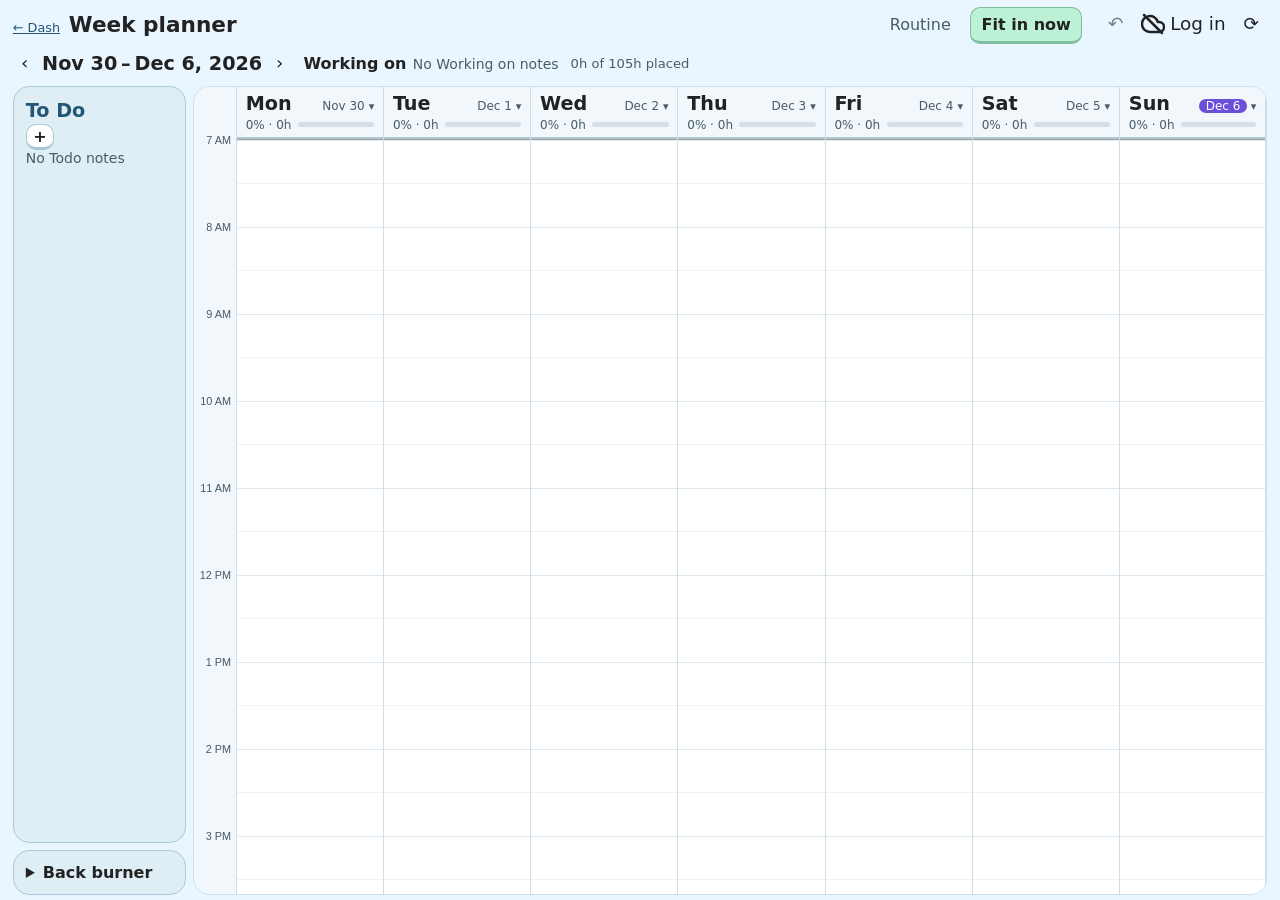
==== plan.html @ 7110fe1d "Add a Missed drag zone that carries a block to tomorrow's To do" ====
<!doctype html>
<html lang="en">
<head>
  <meta charset="utf-8">
  <meta name="viewport" content="width=device-width, initial-scale=1">
  <meta name="theme-color" content="#eaf6ff">
  <title>Week planner · Dash</title>
  <link rel="icon" href="icons/icon-192.png">
  <link rel="stylesheet" href="plan.css">
</head>
<body>
  <main id="planner">
    <header class="masthead">
      <div class="planner-title">
        <a class="dash-link" href="./">← Dash</a>
        <h1>Week planner</h1>
      </div>
      <div class="actions">
        <button id="week-routine" class="quiet" type="button" title="Pick a template for each day this week">Routine</button>
        <button id="day-review" type="button" hidden>Review today</button>
        <button id="plan-now" class="primary" type="button">Fit in now</button>
        <span class="system-actions">
          <button id="plan-undo-btn" class="icon" type="button" aria-label="Undo" title="Undo" disabled>↶</button>
          <button id="sync-status" class="icon" type="button"></button>
          <button id="login-btn" type="button" hidden>Log in</button>
          <button id="hard-refresh" class="icon" type="button" aria-label="Hard refresh" title="Hard refresh">⟳</button>
        </span>
      </div>
    <div id="drag-zones" aria-hidden="true" hidden><div id="drag-todo"><svg viewBox="0 0 24 24" width="26" height="26" fill="none" stroke="currentColor" stroke-width="2.2" stroke-linecap="round" stroke-linejoin="round"><path d="M9 14 4 9l5-5M4 9h11a5 5 0 0 1 0 10h-3"/></svg><span>To do</span></div><div id="drag-missed"><svg viewBox="0 0 24 24" width="26" height="26" fill="none" stroke="currentColor" stroke-width="2.2" stroke-linecap="round" stroke-linejoin="round"><path d="M5 12h14M13 6l6 6-6 6"/></svg><span>Missed</span></div><div id="drag-trash"><svg viewBox="0 0 24 24" width="26" height="26" fill="none" stroke="currentColor" stroke-width="2.2" stroke-linecap="round" stroke-linejoin="round"><path d="M3 6h18M8 6V4h8v2M6 6l1 14h10l1-14M10 10v6M14 10v6"/></svg><span>Delete</span></div></div>
    </header>
    <div class="week-overview">
      <div class="week-nav">
        <button id="week-prev" class="icon" type="button" aria-label="Previous week">‹</button>
        <h2 id="week-range"></h2>
        <button id="week-next" class="icon" type="button" aria-label="Next week">›</button>
        <button id="week-today" class="quiet" type="button" hidden>This week</button>
      </div>
      <p class="muted" id="plan-status" role="status"></p>
      <section id="goals" aria-label="Working on"></section>
      <p class="muted" id="week-stats"><span id="week-load"></span></p>
      <section id="drop-choices" aria-label="Rescheduling options" aria-live="polite" hidden></section>
    </div>
    <nav id="day-tabs" aria-label="Day"></nav>
    <div class="board">
      <aside id="tray" class="tray"></aside>
      <div class="board-scroll">
        <section id="week" aria-labelledby="week-range"></section>
      </div>
    </div>
  </main>
  <section id="login" class="panel" aria-labelledby="login-title" hidden>
    <button id="login-back" type="button">← Planner</button>
    <h1 id="login-title">Log in</h1>
    <p>Use the same email as Dash to sync your notes.</p>
    <form id="email-form">
      <label>Email <input id="email" type="email" autocomplete="email" required></label>
      <button class="primary">Send code</button>
    </form>
    <form id="code-form" hidden>
      <p id="code-sent"></p>
      <label>Code <input id="code" inputmode="numeric" autocomplete="one-time-code" required></label>
      <button class="primary">Log in</button>
    </form>
    <p id="login-msg" role="status"></p>
  </section>
  <dialog id="block-editor" aria-labelledby="block-editor-title">
    <form id="block-form">
      <div class="editor-head">
        <h2 id="block-editor-title">Add item</h2>
        <button id="block-done" class="icon" type="button" aria-label="Done" title="Done"><svg viewBox="0 0 24 24" width="22" height="22" fill="none" stroke="currentColor" stroke-width="2.5" stroke-linecap="round" stroke-linejoin="round" aria-hidden="true"><path d="M4 12l5 5L20 6"/></svg></button>
        <button id="block-delete" class="icon" type="button" aria-label="Delete" title="Delete"><svg viewBox="0 0 24 24" width="22" height="22" fill="none" stroke="currentColor" stroke-width="2.5" stroke-linecap="round" stroke-linejoin="round" aria-hidden="true"><path d="M3 6h18M8 6V4h8v2M6 6l1 14h10l1-14M10 10v6M14 10v6"/></svg></button>
        <label id="block-pin" class="icon pin-toggle" title="Pin at this time"><input name="pin" type="checkbox" aria-label="Pin"><span aria-hidden="true">📌</span></label>
      </div>
      <label>Item<textarea name="text" rows="1" required autofocus placeholder="e.g. Gym, or Lab 3 intro written"></textarea></label>
      <p id="block-hint" class="muted" role="status" hidden></p>
      <p id="block-where" class="muted"></p>
      <div id="block-main-row" class="field-row">
        <label id="block-length">Length <input name="size" type="number" min="5" max="720" required data-scrub></label>
        <label>Goal <select name="goal"></select></label>
      </div>
      <div id="block-when" class="field-row">
        <label>Day <select id="block-day" name="day"></select></label>
        <label id="block-start">Starts <input name="time" type="time"></label>
      </div>
      <div id="block-quick" class="quick-row" aria-label="Reschedule">
        <button type="button" class="quiet" data-quick="later15">+15m</button>
        <button type="button" class="quiet" data-quick="later">Later today</button>
        <button type="button" class="quiet" data-quick="tomorrow">Tomorrow</button>
        <button type="button" class="quiet" data-quick="tray">To do</button>
      </div>
      <details id="block-more">
        <summary>More</summary>
        <div class="more-fields">
          <label>Next <input name="next" placeholder="First step for the next block"></label>
          <div class="field-row">
            <div>
              <div class="kind-heading">
                <label for="block-kind">Kind</label>
                <button type="button" id="kind-info" aria-label="Which kinds skip breaks?" aria-expanded="false" aria-controls="kind-help">&#9432;</button>
              </div>
              <select id="block-kind" name="kind"></select>
            </div>
          </div>
          <p id="kind-help" class="muted" hidden></p>
          <div id="block-mark-row" class="quick-row" aria-label="Mark">
            <button id="block-skip" type="button" class="quiet">Skipped</button>
            <button id="block-over" type="button" class="quiet">Ran over…</button>
          </div>
          <label id="block-copy-row">Copy to <select id="block-copy"></select></label>
        </div>
      </details>
      <p id="block-error" class="warning" role="alert" hidden></p>
      <button id="block-openings" type="button" hidden>See other openings</button>
      <div class="actions">
        <button type="submit" class="primary">Apply</button>
        <button id="block-cancel" type="button">Cancel</button>
        <button id="block-buffer" type="button" class="quiet" title="Add this time as a Buffer">Buffer</button>
      </div>
    </form>
  </dialog>
  <dialog id="routine-editor" aria-labelledby="routine-title">
    <form id="routine-form">
      <h2 id="routine-title">Week routine</h2>
      <div class="routine-grid">
        <div id="routine-days" class="routine-days"></div>
        <div id="routine-choices" class="choices"></div>
      </div>
      <p class="muted">Templates that need an event time (exam, game) aren't listed here. Set those with Template… in the day's menu.</p>
      <p id="routine-error" class="warning" role="alert" hidden></p>
      <div class="actions">
        <button class="primary">Apply routine</button>
        <button id="routine-cancel" type="button">Cancel</button>
      </div>
    </form>
  </dialog>
  <dialog id="template-editor" aria-labelledby="template-title">
    <form id="template-form">
      <h2 id="template-title">Day template</h2>
      <div id="template-choices" class="choices"></div>
      <div class="actions">
        <button id="template-edit" type="button">Edit template</button>
        <button id="template-new" type="button">New template</button>
      </div>
      <div id="event-fields" hidden>
        <label>Event name <input name="event"></label>
        <div class="field-row">
          <label>Starts <input name="start" type="time"></label>
          <label>Length <input name="duration" type="number" min="5" max="720" data-scrub></label>
        </div>
      </div>
      <p id="template-error" class="warning" role="alert" hidden></p>
      <div class="actions">
        <button class="primary">Apply template</button>
        <button id="template-cancel" type="button">Cancel</button>
      </div>
    </form>
  </dialog>
  <dialog id="template-def" aria-labelledby="template-def-title">
    <form id="template-def-form">
      <h2 id="template-def-title">Edit template</h2>
      <label>Name <input name="name" required maxlength="40"></label>
      <label>What it does <input name="hint" maxlength="140" placeholder="Optional"></label>
      <div class="field-row">
        <label>Wake <input name="wake" type="time" required></label>
        <label class="check"><input name="event" type="checkbox"> Asks for an event</label>
      </div>
      <div class="template-layout">
        <div class="panel template-day-scroll">
          <div id="template-day" class="timeline"></div>
        </div>
        <div class="template-side">
          <p id="template-block-hint" class="muted">Click or drag on the day to add a block. Drag a block to move it; tap it to edit.</p>
          <div id="template-block" class="template-block" hidden>
            <label>Title <input data-f="text" maxlength="80" placeholder="e.g. Gym"></label>
            <label>Starts <input data-f="time" type="time"></label>
            <label>Length <input data-f="mins" type="number" min="5" max="960" data-scrub></label>
            <label>Kind <select data-f="kind"></select></label>
            <label class="check"><input data-f="pin" type="checkbox"> Pinned event</label>
            <button id="template-block-delete" type="button">Remove block</button>
          </div>
        </div>
      </div>
      <p id="template-def-error" class="warning" role="alert" hidden></p>
      <div class="actions">
        <button type="submit" class="primary">Save template</button>
        <button id="template-def-cancel" type="button">Cancel</button>
        <button id="template-def-delete" type="button">Delete</button>
      </div>
    </form>
  </dialog>
  <dialog id="goal-editor" aria-labelledby="goal-title">
    <form id="goal-form">
      <h2 id="goal-title">Goal budget</h2>
      <label>Weekly hours <input name="hours" type="number" min="0" max="168" step="0.25" placeholder="No budget"></label>
      <label>Colour <select name="colour"></select></label>
      <div class="actions">
        <button class="primary">Apply</button>
        <button id="goal-cancel" type="button">Cancel</button>
      </div>
    </form>
  </dialog>
  <dialog id="restack-editor" aria-labelledby="restack-title">
    <form id="restack-form">
      <h2 id="restack-title"></h2>
      <p id="restack-text" class="muted"></p>
      <label>Time <input name="time" type="time" required autofocus></label>
      <label id="restack-reason">Reason <input name="reason" placeholder="Optional"></label>
      <p id="restack-error" class="warning" role="alert" hidden></p>
      <div class="actions">
        <button type="submit" class="primary">Restack day</button>
        <button id="restack-cancel" type="button">Cancel</button>
      </div>
    </form>
  </dialog>
  <dialog id="now-editor" aria-labelledby="now-title">
    <form id="now-form">
      <h2 id="now-title">Fit in now</h2>
      <label id="now-source">Todo <select name="todo"></select></label>
      <label>Block title <input name="title" required autofocus></label>
      <label>Length <input type="number" name="duration" min="1" max="180" required data-scrub></label>
      <p id="now-error" class="warning" role="alert" hidden></p>
      <div class="actions">
        <button class="primary">Fit into today</button>
        <button id="now-cancel" type="button">Cancel</button>
      </div>
    </form>
  </dialog>
  <dialog id="review-editor" aria-labelledby="review-title">
    <form id="review-form">
      <h2 id="review-title"></h2>
      <p id="review-empty" class="muted" hidden>No timed blocks today.</p>
      <div id="review-list"></div>
      <div class="actions">
        <button class="primary">Apply NEXT</button>
        <button id="review-cancel" type="button">Close</button>
      </div>
    </form>
  </dialog>
  <script src="data.js"></script>
  <script src="gestures.js"></script>
  <script src="sync.js"></script>
  <script src="login.js"></script>
  <script src="plan-engine.js"></script>
  <script src="schedule.js"></script>
  <script src="plan.js"></script>
</body>
</html>
---- plan.css ----
:root {
  color: #222;
  background: #eaf6ff;
  font-family: system-ui, sans-serif;
  --ink: #222;
  --muted: #485c68;
  --line: #cadfe9;
  --radius: 16px;
  --past-opacity: .55;
}

* { box-sizing: border-box; }
[hidden] { display: none !important; }
body { margin: 0; }
h1, h2, h3, p { margin: 0; }
h1 { font-size: clamp(2rem, 4vw, 3rem); line-height: 1; }
h2 { font-size: 1.2rem; }
h3 { font-size: 1rem; }
a { color: #245776; }
button, input, select, textarea { font: inherit; color: inherit; }
button {
  border: 1px solid #a8c6d5;
  border-bottom-width: 3px;
  border-radius: 10px;
  background: #fff;
  padding: .45rem .65rem;
  cursor: pointer;
}
button:hover { background: #f4faff; }
button:disabled { opacity: .55; cursor: default; }
:focus-visible { outline: 3px solid #206599; outline-offset: 2px; }
.primary { background: #bcf1d5; border-color: #81bd9f; font-weight: bold; }
.primary:hover { background: #a6e8c5; }
.quiet { border-color: transparent; background: transparent; color: var(--muted); }
.quiet:hover { background: #d8ebf5; }
.icon { border-color: transparent; background: transparent; padding: .3rem .45rem; font-size: 1.15rem; line-height: 1; }
.icon:hover:not(:disabled) { background: #d8ebf5; }
.system-actions { display: flex; align-items: center; gap: .1rem; margin-inline-start: .6rem; }
.week-nav { display: flex; align-items: center; gap: .15rem; }
.week-nav h2 { margin-inline: .2rem; }
#planner {
  display: grid; grid-template-rows: auto auto auto minmax(0, 1fr);
  height: 100dvh; padding: .4rem clamp(.4rem, 1vw, 1rem) max(.3rem, env(safe-area-inset-bottom));
}
.masthead, .actions { display: flex; align-items: center; gap: .5rem; flex-wrap: wrap; }
#block-buffer { margin-inline-start: auto; color: #777; font-weight: 600; text-decoration: underline dotted; text-underline-offset: 3px; }
#block-buffer:hover { color: #333; }
.masthead { justify-content: space-between; margin-bottom: .25rem; gap: .2rem .6rem; }
.planner-title { display: flex; align-items: baseline; gap: .55rem; }
.planner-title h1 { font-size: clamp(1rem, 2vw, 1.35rem); }
.dash-link { font-size: .8rem; }
#sync-status { display: inline-flex; align-items: center; gap: .3rem; }
#sync-status svg { width: 24px; height: 24px; }
.panel { background: #fff; border: 1px solid var(--line); border-radius: var(--radius); }
#login { max-width: 30rem; margin: 2rem auto; padding: 1.25rem; }
#login > *, #login form > * { margin-bottom: .75rem; }

.muted { color: var(--muted); font-size: .875rem; }
.week-overview { display: flex; align-items: center; gap: .2rem .75rem; flex-wrap: wrap; margin-bottom: .35rem; }
#plan-status:empty { display: none; }
#goals { display: flex; align-items: center; gap: .4rem; flex-wrap: wrap; }
.goal-chip {
  font-size: .875rem;
  display: grid; grid-template-columns: auto auto; align-items: baseline;
  gap: .14rem .4rem; border-radius: 10px; padding: .25rem .55rem; border-color: #172e432b;
}
.goals-toggle, #day-tabs { display: none; }
.goal-hours { font-size: .82rem; color: var(--muted); }
#week-stats { font-size: .82rem; }
#week-stats span:not(:empty) + span:not(:empty)::before { content: ' · '; }
.goal-chip .meter { grid-column: 1 / -1; }
.goal-chip.over-budget { border-bottom-color: #ab5545; }
/* The tray sits beside the scrolling days, not inside them, so it never moves while they scroll. */
.board {
  grid-row: 4; min-height: 0; display: grid; gap: .45rem;
  grid-template-columns: minmax(150px, 1.13fr) minmax(0, 7fr);
  --minute-height: 1.45px;
  --now: #6a4fd8;
}
.board-scroll { min-height: 0; overflow: auto; border: 1px solid var(--line); border-radius: var(--radius); background: #f1f7fb; }
#week {
  position: relative; display: grid;
  grid-template-columns: 2.6rem repeat(7, minmax(125px, 1fr));
  grid-template-rows: auto auto auto auto;
  gap: 0;
}
.tray { min-width: 0; min-height: 0; display: flex; flex-direction: column; gap: .45rem; }
.tray-box { padding: .75rem; background: #dfeef4; border-color: #accad9; min-height: 0; overflow-y: auto; }
.someday { flex: 0 1 auto; max-height: 50%; }
.tray-box[data-tray] { flex: 1; cursor: pointer; }
.tray h3 { font-size: 1.2rem; color: #245776; }
.someday summary { font-weight: bold; cursor: pointer; }
.tray-tile { margin-top: .35rem; }
/* Doubled class so it beats the plain .tile display: block further down. */
.tile.tray-tile { display: flex; flex-wrap: wrap; align-items: baseline; gap: 0 .3rem; }
/* Zero basis so a long title wraps beside the tick instead of dropping below it. */
/* Taller lines so the two-line clamp doesn't clip descenders like g and y. */
.tray-tile .tile-title { flex: 1 1 0; min-width: 0; line-height: 1.25; }
.tray-tile .split-prompt { flex-basis: 100%; }
.tile-check {
  flex: none; display: inline-grid; place-items: center; width: .85rem; height: .85rem;
  border: 1.5px solid #172e4359; border-radius: 50%; font-size: .55rem; color: transparent;
  cursor: pointer; align-self: center; position: relative;
}
/* An invisible pad around the circle so it's easy to hit without drawing it bigger. */
.tile-check::before { content: ''; position: absolute; inset: -.45rem; }
.tile-check:hover { color: var(--ink); background: #ffffff99; }
@media (pointer: coarse) { .tile-check { width: 1rem; height: 1rem; } .tile-check::before { inset: -.7rem; } }
.day {
  grid-row: span 4; display: grid; grid-template-rows: subgrid; gap: 0; min-width: 0;
  background: white; border: 1px solid var(--line); border-inline-end: 0;
}
.day:last-child { border-inline-end: 1px solid var(--line); }
.day-head {
  position: sticky; top: 0; z-index: 2; background: #f1f7fb;
  padding: .35rem .55rem; border-bottom: 2px solid #adc7d6;
}
.day-head:has(.day-menu:not([hidden])) { z-index: 3; }
.day:last-child .day-menu { left: auto; right: 0; }
.day-head h3 { font-size: 1.2rem; }
.day-title { position: relative; }
.day-menu-toggle {
  display: block; width: 100%; text-align: left; font-weight: inherit;
  border: 0; background: none; padding: .15rem .25rem; margin: -.15rem -.25rem; width: calc(100% + .5rem); border-radius: 8px;
}
.day-menu-toggle:hover, .day-menu-toggle[aria-expanded="true"] { background: #eef6fb; }
.day-name { display: flex; gap: .25rem; align-items: baseline; }
.day-name .day-date { margin-inline-start: auto; }
.day-arrow { font-size: .7rem; color: var(--muted); }
.day-menu {
  position: absolute; z-index: 5; left: -.2rem; top: calc(100% + .2rem); display: grid; gap: .2rem; width: 11rem;
  padding: .3rem; background: #fff; border: 1px solid var(--line); border-radius: 10px; box-shadow: 0 6px 18px #26465e2e;
}
.day-menu button {
  display: grid; grid-template-columns: minmax(0, 1fr) auto; align-content: center; gap: .08rem .65rem;
  min-height: 44px; padding: .4rem .55rem; border: 0; border-radius: 6px; text-align: left;
  font-size: .9rem; line-height: 1.2; overflow-wrap: anywhere;
}
.day-option-label { font-size: .75rem; color: var(--muted); }
.day-menu button strong { grid-column: 1; }
.day-menu button::after {
  content: ''; grid-area: 1 / 2 / span 2; align-self: center;
  width: .35rem; height: .35rem; border: solid var(--muted); border-width: 1.5px 1.5px 0 0; transform: rotate(45deg);
}
.day-menu button:is(:hover, :focus-visible) { background: #eef6fb; }
.day-date, .day-info { font-size: .75rem; font-weight: normal; color: var(--muted); }
.day-info { margin-top: .2rem; }
.day-event, .tile-title { font-weight: 600; }
.day-actions { display: flex; flex-wrap: wrap; gap: .2rem; margin-top: .35rem; }
.day-action { padding: .1rem .3rem; font-size: .72rem; border-bottom-width: 2px; }
.day-action[aria-pressed="true"] { background: #e5dcfa; border-style: solid; }
.warning { display: inline-block; background: #fff1bd; border-radius: 6px; padding: .15rem .3rem; font-size: .72rem; }
.shelf {
  background: #f3f1eb; border-bottom: 2px solid #a6a193;
  padding: .3rem .5rem; cursor: pointer;
}
.shelf-title { margin: 0 0 .25rem; font-size: .8rem; color: #514d43; }
.shelf .tile + .tile { margin-top: .25rem; }
.day-add { padding: .08rem .4rem; margin-top: .18rem; font-weight: bold; }
/* An empty shelf is one slim row so the timeline starts higher. */
.shelf.empty { display: flex; align-items: center; gap: .4rem; padding-block: .2rem; }
.shelf.empty .shelf-title { margin: 0; }
.shelf.empty .day-add { margin-top: 0; padding-block: 0; }
.timeline { position: relative; height: calc(var(--minutes) * var(--minute-height) + .5rem); }
.meal-connectors {
  position: absolute; grid-area: 3 / 2 / 4 / -1; inset: 0;
  width: 100%; height: 100%; z-index: 1; pointer-events: none;
  overflow: visible; fill: none; stroke-width: 4; stroke-linecap: round;
}
.meal-connectors stop { stop-color: #5689bd; stop-opacity: .9; }
.meal-connectors stop.past { stop-opacity: var(--past-opacity); }
.board:has(.drag-live) .meal-connectors { visibility: hidden; }
.before-wake {
  position: absolute; inset: 0 0 auto; height: calc(var(--duration) * var(--minute-height));
  background: #e1e4e7; border-bottom: 1px solid #aab2ba; cursor: not-allowed;
}
.hour, .timed { position: absolute; top: calc(var(--minute) * var(--minute-height)); }
.hour {
  inset-inline: 0; border-top: 1px solid #dfe8ee; color: var(--muted);
  font-size: .65rem; padding: 0 .28rem; pointer-events: none;
}
.hour.half { border-top-color: #eef3f6; }
.hour-label { display: none; }
.time-gutter {
  grid-column: 1; grid-row: 3; position: relative;
  height: calc(var(--minutes) * var(--minute-height) + .5rem);
}
.gutter-label {
  position: absolute; right: .3rem; top: calc(var(--minute) * var(--minute-height));
  transform: translateY(-50%); font-size: .68rem; color: var(--muted); white-space: nowrap;
}
.now-line {
  position: absolute; inset-inline: 0; z-index: 1; pointer-events: none;
  top: calc(var(--minute) * var(--minute-height) - 1px); border-top: 2px solid var(--now);
}
.now-line::before {
  content: ''; position: absolute; left: -5px; top: -6px;
  width: 10px; height: 10px; border-radius: 50%; background: var(--now);
}
.now-line[hidden] { display: none; }
.day.today .day-date { background: var(--now); color: #fff; border-radius: 999px; padding: 0 .4rem; }
.tile.timed.current { box-shadow: 0 0 0 2px var(--now); }
/* Finished blocks fade back so what's on now and next stands out. */
.tile.timed.past { opacity: var(--past-opacity); filter: saturate(.5); }
.tile {
  position: relative; background: var(--tile-colour, #edf4fa); color: var(--ink);
  border: 1px solid #172e431c; border-bottom-width: 3px; border-radius: 9px;
  padding: .28rem .38rem; line-height: 1.12; text-align: left; overflow-wrap: anywhere;
  transition: box-shadow 150ms, transform 150ms, top 150ms;
  display: block; width: 100%; touch-action: none; cursor: grab;
}
.tile:hover { background: var(--tile-colour, #edf4fa); box-shadow: 0 2px 5px #172e4326; }
.tile.fixed {
  border-inline-start: 5px solid #b8a585;
  background-image: repeating-linear-gradient(135deg, #75603b4d 0 2px, transparent 2px 5px);
  background-size: 4px 100%; background-repeat: no-repeat;
  padding-left: .55rem;
}
.tile-title { display: -webkit-box; -webkit-box-orient: vertical; -webkit-line-clamp: 2; overflow: hidden; }
.tile-time, .gutter-label, .hour-label, .review-row time {
  font-family: Arial, sans-serif; font-variant-numeric: tabular-nums;
}
.tile-time { display: block; font-size: .7rem; color: #394854; }
.tile:has(.tile-size) { display: flex; align-items: baseline; gap: .3rem; }
.tile:has(.tile-size) .tile-title { flex: 1; }
.tile-size { flex: none; font-size: .68rem; color: var(--muted); }
.tile.timed {
  --tile-left: .32rem; --tile-right: 8%;
  position: absolute; inset-inline: var(--tile-left) var(--tile-right); overflow: hidden; width: auto;
  height: calc(var(--duration) * var(--minute-height)); border-bottom-width: 1px; font-size: .94rem;
  /* Taper the top padding on short blocks so the title still fits. */
  padding-block: clamp(0px, calc(var(--duration) * var(--minute-height) - 1.25rem), .25rem) 0;
  padding-left: .65rem;
  display: flex; flex-direction: column;
}
/* Suggestions: a dashed outline with a plus, clearly different from greyed-out late blocks. */
.tile.ghost {
  cursor: pointer; color: #245776; border: 1.5px dashed #5b8aa6;
  background: color-mix(in srgb, var(--tile-colour, #edf4fa) 40%, white);
}
.tile.ghost:hover { background: var(--tile-colour, #edf4fa); }
.tile.ghost .tile-title::before { content: '+ '; font-weight: bold; }
.split-prompt { display: block; margin-top: .25rem; font-size: .78rem; color: #70410f; }
.review-row { padding: .65rem 0; border-bottom: 1px solid var(--line); }
.review-row .block { display: flex; justify-content: space-between; align-items: center; gap: .75rem; }
.review-row :is(time, .block-mark) { font-size: .82rem; color: var(--muted); }
.review-row .block-mark { margin-inline-start: .5rem; }
.review-row label { margin-top: .45rem; }
.review-row .mark-btn { display: grid; place-items: center; }
.review-row .mark-btn.primary { background: #222; color: #fff; }
.timed-label { flex: 1; width: 100%; min-height: min(100%, 1.06rem); container-type: size; }
.timed-label .tile-time { margin-top: .12rem; line-height: .85rem; }
.timed-label .tile-title {
  margin-top: .15rem; display: -webkit-box; -webkit-line-clamp: 1; -webkit-box-orient: vertical; overflow: hidden;
}
@container (min-height: 3.25rem) {
  .timed-label .tile-title { -webkit-line-clamp: 2; }
}
@container (height < 2.2rem) {
  .timed-label .tile-title { margin-top: 0; font-size: .82rem; line-height: 1rem; }
  .timed-label .tile-time { margin-top: 0; }
}
@container (height < 1.85rem) {
  .timed-label .tile-time { position: absolute; clip-path: inset(50%); }
}
@container (height < 1rem) {
  .timed-label .tile-title { font-size: .68rem; line-height: .65rem; }
}
@container (height < .65rem) {
  .timed-label .tile-title { clip-path: inset(50%); }
}
.tile.late, .tile.late:hover { background-color: #dddfe1; border-color: #8b9298; text-decoration: line-through; }
@media (width > 700px) {
  .tile.late { --meal-fill: #dddfe1; }
  .tile.timed.past.meal-linked {
    background-color: color-mix(in srgb, var(--meal-fill, var(--tile-colour)) 45%, white);
    opacity: 1; filter: none;
  }
  .tile.timed.past.meal-linked .timed-label { opacity: var(--past-opacity); }
}
.day-footer { padding: .45rem; background: #f8fbfd; border-top: 1px solid var(--line); }
.day-footer .warning { margin: .2rem .15rem 0 0; }
.meter {
  display: block; height: 7px; min-width: 1.5rem; margin-top: .2rem;
  background: #233d5221; border-radius: 99px; overflow: hidden;
}
.meter-fill { display: block; height: 100%; border-radius: inherit; background: #568b70; transition: width 150ms; }
.meter.amber .meter-fill { background: #b98226; }
.meter.coral .meter-fill, .over-budget .meter-fill { background: #c96d58; }
/* Load sits in the day header so it's visible without scrolling to the bottom. */
.head-load { display: flex; align-items: center; gap: .4rem; margin-top: .15rem; }
.head-load .day-info { margin: 0; white-space: nowrap; }
.head-load .meter { flex: 1; margin: 0; height: 5px; }
.day-footer:empty { padding: 0; border: 0; }
.bumped { font-size: .7rem; color: var(--muted); }
.missed { font-size: .7rem; color: #b86e00; }
.over-badge { margin-left: .25rem; font-weight: bold; color: #654325; }
.timeline { user-select: none; cursor: default; }
.tile.draft {
  border: 2px dashed #387fa6; pointer-events: none; font-size: .75rem; font-weight: bold;
  padding: .1rem .38rem; justify-content: flex-start;
}
.tile.dragging { opacity: .45; }
/* On touch a tile scrolls the day until it is held; a held tile lifts and then drags. */
@media (pointer: coarse) { .tile { touch-action: pan-y; -webkit-touch-callout: none; user-select: none; } }
.tile.lifted { transform: scale(1.03); box-shadow: 0 6px 14px #24485a55; z-index: 5; }
.board.resizing, .board.resizing .tile, .board.resizing .timeline,
.timeline.resizing, .timeline.resizing .tile { cursor: ns-resize; }
/* The pointer copy: small, tilted and translucent so the arrangement below stays readable. */
.tile.drag-preview {
  position: fixed; inset: auto; z-index: 20; pointer-events: none; opacity: .85;
  box-shadow: 0 5px 14px #24485a44; transform: rotate(-2deg);
  transition: none; overflow: hidden;
}
.tile.drag-preview .tile-time { display: none; }
/* Where the block lands, and the blocks it shifts, previewed on the timeline. */
.tile.drag-live { z-index: 10; pointer-events: none; outline: 2px solid #387fa6; outline-offset: -2px; transition: none; }
.tile.drag-shifted { transition: top 120ms ease-out; }
.tile.drag-hidden { visibility: hidden; }
.tray.drop-target, .tray-box.drop-target, .shelf.drop-target, .day-head.drop-target { outline: 2px dashed #387fa6; outline-offset: -3px; }
/* Shown only mid-drag, laid over the masthead and week overview without moving them.
   To do sends a block back to the tray, Missed carries it to tomorrow's To do, Delete deletes it. */
#drag-zones { position: fixed; z-index: 19; display: grid; grid-template-columns: 1fr 1fr 1fr; gap: .4rem; }
#drag-zones[hidden] { display: none; }
#drag-zones > div {
  display: flex; align-items: center; justify-content: center; gap: .4rem;
  border: 2px dashed currentColor; border-radius: .6rem; font-weight: 600;
}
#drag-todo { background: #e4f1f8dd; color: #387fa6; }
#drag-missed { background: #fdf3e1dd; color: #b86e00; }
#drag-trash { background: #fdeceadd; color: #c0392b; }
#drag-todo.drop-target { background: #387fa6cc; color: #fff; border-style: solid; }
#drag-missed.drop-target { background: #b86e00cc; color: #fff; border-style: solid; }
#drag-trash.drop-target { background: #c0392bcc; color: #fff; border-style: solid; }
.tile.drop-target { border-top: 3px dashed #387fa6; }
.timeline.drop-line::after {
  content: ''; position: absolute; z-index: 11; inset-inline: .1rem; height: 3px; border-radius: 2px;
  top: calc(var(--drop-minute) * var(--minute-height) - 2px); background: #387fa6;
  pointer-events: none;
}
@keyframes invalid-drop {
  25%, 75% { transform: translateX(-3px); }
  50% { transform: translateX(3px); }
}
.invalid-drop { animation: invalid-drop 150ms; }
dialog {
  width: min(28rem, calc(100vw - 2rem)); padding: 1rem 1.2rem;
  border: 1px solid var(--line); border-radius: var(--radius); box-shadow: 0 15px 45px #26465e33;
}
dialog::backdrop { background: #26465e42; }
.editor-head { display: flex; align-items: center; gap: .2rem; }
.editor-head h2 { flex: 1; margin: 0; }
dialog form, #event-fields { display: grid; gap: .55rem; }
form label { display: grid; gap: .2rem; font-size: .9rem; font-weight: bold; }
dialog input:not([type="checkbox"]), dialog select, #block-form textarea, #login input {
  min-width: 0; min-height: 2rem; border: 1px solid #a8c6d5; border-radius: 7px; padding: .2rem .4rem;
  background: white;
}
#block-form textarea { width: 100%; overflow-wrap: anywhere; resize: none; }
.scrub {
  --shift: 0px;
  position: relative; display: flex; align-items: center; justify-content: center; gap: .2rem;
  min-height: 2rem; border: 1px solid #a8c6d5; border-radius: 7px; overflow: hidden;
  padding: 0 1.6rem .4rem; cursor: ew-resize; touch-action: none; user-select: none; font-weight: normal;
  background:
    linear-gradient(90deg, white, #fff0 30%, #fff0 70%, white),
    linear-gradient(90deg, #172e4340 1px, transparent 1px) var(--shift) 100% / 8px 22% repeat-x,
    white;
}
.scrub.dragging { border-color: #2c7fb8; }
dialog .scrub input {
  position: relative; z-index: 1; width: 4ch; min-height: 0; padding: 0; border: 0;
  border-radius: 0; background: transparent; text-align: right; font-weight: bold; cursor: inherit; -moz-appearance: textfield;
}
.scrub input:focus { cursor: text; outline: none; }
.scrub:focus-within { border-color: #2c7fb8; cursor: text; }
.scrub input::-webkit-inner-spin-button, .scrub input::-webkit-outer-spin-button { -webkit-appearance: none; margin: 0; }
.scrub-step {
  position: absolute; z-index: 1; top: 0; bottom: 0; width: 1.5rem; padding: 0; border: 0;
  background: white; color: #5a7c90; cursor: pointer; display: grid; place-items: center;
}
.scrub-step[data-step^="-"] { left: 0; }
.scrub-step:last-child { right: 0; }
.scrub-step:hover { color: #2c7fb8; }
.scrub-step::before {
  content: ''; width: 7px; height: 10px; background: currentColor;
  clip-path: polygon(100% 0, 100% 100%, 0 50%);
}
.scrub-step:last-child::before { clip-path: polygon(0 0, 0 100%, 100% 50%); }
.scrub:has(input:disabled) { opacity: .5; cursor: default; }
.scrub-unit { position: relative; z-index: 1; color: var(--muted); font-size: .85rem; }
.field-row { display: grid; grid-template-columns: repeat(2, minmax(0, 1fr)); gap: .45rem; }
.kind-heading { display: flex; align-items: center; gap: .25rem; }
#kind-info { padding: 0; width: 1.5rem; height: 1.5rem; border: 0; background: transparent; color: var(--muted); }
#block-kind { width: 100%; }
.quick-row { display: flex; flex-wrap: wrap; gap: .25rem; margin: -.1rem 0; }
.quick-row .quiet { padding: .2rem .5rem; font-size: .85rem; }
#block-when select, #block-when input { width: 100%; box-sizing: border-box; }
/* Same box as the Done and Delete buttons beside it. */
.pin-toggle { user-select: none; -webkit-user-select: none; -webkit-tap-highlight-color: transparent; display: inline-flex; align-items: center; justify-content: center; border: 1px solid transparent; border-bottom-width: 3px; border-radius: 10px; cursor: pointer; }
@media (hover: hover) { .pin-toggle:hover { background: #d8ebf5; } }
.pin-toggle[hidden] { display: none; }
.pin-toggle input { position: absolute; opacity: 0; width: 0; height: 0; }
.pin-toggle span { display: grid; place-items: center; width: 22px; height: 22px; font-size: 1.1rem; line-height: 1; filter: grayscale(1); opacity: .45; }
.pin-toggle:has(input:checked) span { filter: none; opacity: 1; }
.pin-toggle:has(input:focus-visible) { outline: 2px solid currentColor; }
#block-where, #block-hint { margin: -.25rem 0 0; }
#block-more summary { cursor: pointer; font-size: .9rem; font-weight: bold; color: var(--muted); }
.more-fields { display: grid; gap: .55rem; margin-top: .45rem; padding-top: .55rem; border-top: 1px solid #dbe6ec; }
form label.check { display: flex; align-items: center; gap: .35rem; }
.choices { display: grid; gap: .3rem; }
form label.choice {
  display: grid; grid-template-columns: auto 1fr; gap: .1rem .5rem; align-items: start;
  padding: .35rem .5rem; border: 1px solid var(--line); border-radius: 7px; font-weight: normal;
}
label.choice:has(input:checked) { border-color: #5b8aa6; background: #eef6fb; }
.choice input { grid-row: span 2; margin-top: .2rem; }
.choice b { font-size: .9rem; }
.choice .muted { font-size: .8rem; }
.routine-grid { position: relative; display: grid; grid-template-columns: minmax(0, 1fr) minmax(0, 1.2fr); gap: 0; align-items: start; }
.routine-days { padding-right: 1.1rem; }
#routine-choices { padding-left: 1.1rem; border-left: 1px solid var(--line); align-self: stretch; }
.routine-days { display: grid; gap: .25rem; }
.routine-day {
  display: grid; gap: .05rem; text-align: left; padding: .3rem .5rem;
  border: 1px solid var(--line); border-radius: 7px; background: white;
}
.routine-day { position: relative; }
.routine-day[aria-pressed="true"] { border-color: #5b8aa6; background: #eef6fb; }
.routine-day:disabled { opacity: .45; }
.routine-day .muted { font-size: .78rem; }
#routine-choices > p { margin: 0; color: #2f6a8c; font-weight: 600; }
#routine-choices .choice { align-items: center; cursor: pointer; }
#routine-choices .choice input { cursor: pointer; }
#routine-choices .choice input { grid-row: auto; margin: 0; }
#template-def { width: min(42rem, calc(100vw - 1rem)); }
.template-layout { display: grid; grid-template-columns: minmax(0, 1fr) 12rem; gap: .55rem; align-items: start; }
.template-side { position: sticky; top: 0; }
@media (max-width: 560px) {
  #template-def { padding-inline: .7rem; }
  .template-layout { grid-template-columns: minmax(0, 1fr) 8.5rem; gap: .4rem; }
  .template-block { padding: .4rem; }
  .template-block :is(input, select) { font-size: .8rem; }
}
#template-def .muted { margin: 0; }
.template-day-scroll { max-height: 60vh; overflow-y: auto; overscroll-behavior: contain; --minute-height: 1.45px; padding-top: .4rem; }
.template-day-scroll .hour { inset-inline: 0; }
.template-day-scroll .hour-label { display: inline; }
.template-day-scroll .tile.timed { inset-inline: 2.8rem .4rem; }
.tile.timed.selected { box-shadow: 0 0 0 2px #387fa6; z-index: 1; }
.template-block { display: grid; gap: .45rem; padding: .55rem; background: #f5faff; border: 1px solid var(--line); border-radius: 9px; }
.template-block[hidden] { display: none; }
.template-block > button { justify-self: start; }
@media (max-width: 700px) {
  .masthead .actions, .system-actions { display: contents; }
  .masthead { justify-content: flex-start; gap: .15rem .25rem; }
  .planner-title { gap: .3rem; margin-inline-end: auto; }
  /* One header row on a phone: the tab already says it's the planner, and the crossed-out cloud says logged out. */
  .planner-title h1, #sync-status .sync-login { display: none; }
  .masthead button { font-size: .85rem; }
  .masthead button:not(.icon) { padding: .3rem .5rem; }
  #sync-status svg { width: 20px; height: 20px; }
  .week-overview { gap: .3rem .6rem; margin-bottom: .4rem; }
  .week-overview h2 { font-size: 1rem; }
  .goals-toggle { display: block; padding: .2rem .5rem; font-size: .85rem; }
  #goals:not(.open) > :not(.goals-toggle) { display: none; }
  #goals > h3, #week-load { display: none; }
  .goal-chip { font-size: .85rem; }
  #day-tabs { display: flex; margin-bottom: .4rem; background: white; border: 1px solid var(--line); border-radius: 10px; }
  .day-tab {
    flex: 1; border: 0; border-radius: 9px; display: grid; justify-items: center; padding: .2rem 0; line-height: 1.1; font-size: .85rem;
  }
  .day-tab-date { font-size: .75rem; color: var(--muted); }
  .day-tab .meter { width: 60%; height: 3px; min-width: 0; margin-top: .15rem; }
  .day-tab[aria-pressed="true"] .meter { background: #ffffff55; }
  .day-tab.today .day-tab-date { color: var(--now, #6a4fd8); font-weight: bold; }
  .day-tab[aria-pressed="true"] { background: #222; color: #fff; border-color: #222; }
  .day-tab[aria-pressed="true"] .day-tab-date { color: #fff; }
  .day-tab.drop-target { outline: 2px dashed #387fa6; outline-offset: 1px; }
  .board { grid-template-columns: minmax(0, 36fr) minmax(0, 64fr); gap: .35rem; }
  .board.tray-empty:not(:has(.someday[open])) { grid-template-columns: 4.8rem minmax(0, 1fr); }
  .board.tray-empty .tray-box[data-tray] > p.muted { display: none; }
  .board-scroll { overflow: hidden; }
  #week { height: 100%; grid-template-columns: minmax(0, 1fr); grid-template-rows: minmax(0, 1fr); }
  .tray { overflow: hidden; }
  .tray-box { padding: .4rem; }
  .tray h3 { font-size: 1rem; }
  .tray-tile { font-size: .85rem; }
  .day { display: none; }
  .time-gutter, .meal-connectors { display: none; }
  .hour { inset-inline: 0; }
  .hour-label { display: inline; }
  .tile.timed { --tile-left: 2.6rem; }
  .gap, .now-line { inset-inline-start: 2.6rem; }
  .day.selected { border-inline-end: 1px solid var(--line); display: block; grid-row: 1; overflow-y: auto; overscroll-behavior: contain; }
  .day.selected { touch-action: pan-y; }
  .day-head h3 { font-size: 1.05rem; }
  /* The tab already names the day and shows its load. The header only shows for events, warnings or an open menu. */
  .day.selected .day-title:not(:has(.day-menu:not([hidden]))), .day.selected .head-load { display: none; }
  .day.selected .day-head:not(:has(.warning, .day-event, .day-actions, .day-menu:not([hidden]))) { display: none; }
  .day-tab[aria-pressed="true"] > span:first-child::after { content: ' ▾'; font-size: .6rem; }
  .day-menu { max-width: calc(100% + .4rem); }
}

@media (prefers-reduced-motion: reduce) {
  .tile, .tile.drag-shifted, .meter-fill { transition: none; }
  .invalid-drop { animation-duration: 1ms; }
}


.routine-link { position: absolute; background: #5b8aa6; pointer-events: none; }

#drop-choices:not([hidden]) { flex-basis: 100%; display: flex; align-items: center; flex-wrap: wrap; gap: .4rem; padding: .45rem .8rem; background: #eef7fb; }
#drop-choices button { font-size: .84rem; }
.tile.fit-opening { z-index: 3; background: #e0f5eb; border: 2px dashed #217451; color: #124932; cursor: pointer; opacity: .72; }
@media (prefers-reduced-motion: no-preference) {
  .tile.fit-opening { animation: opening-pulse 1s ease-in-out 3; }
  @keyframes opening-pulse {
    0%, 100% { opacity: .72; }
    50% { opacity: .45; }
  }
}
.tile.fit-source { outline: 2px solid #376b90; }
.tile.fit-blocked { background: #ffe8db; outline: 2px dashed #964e30; }
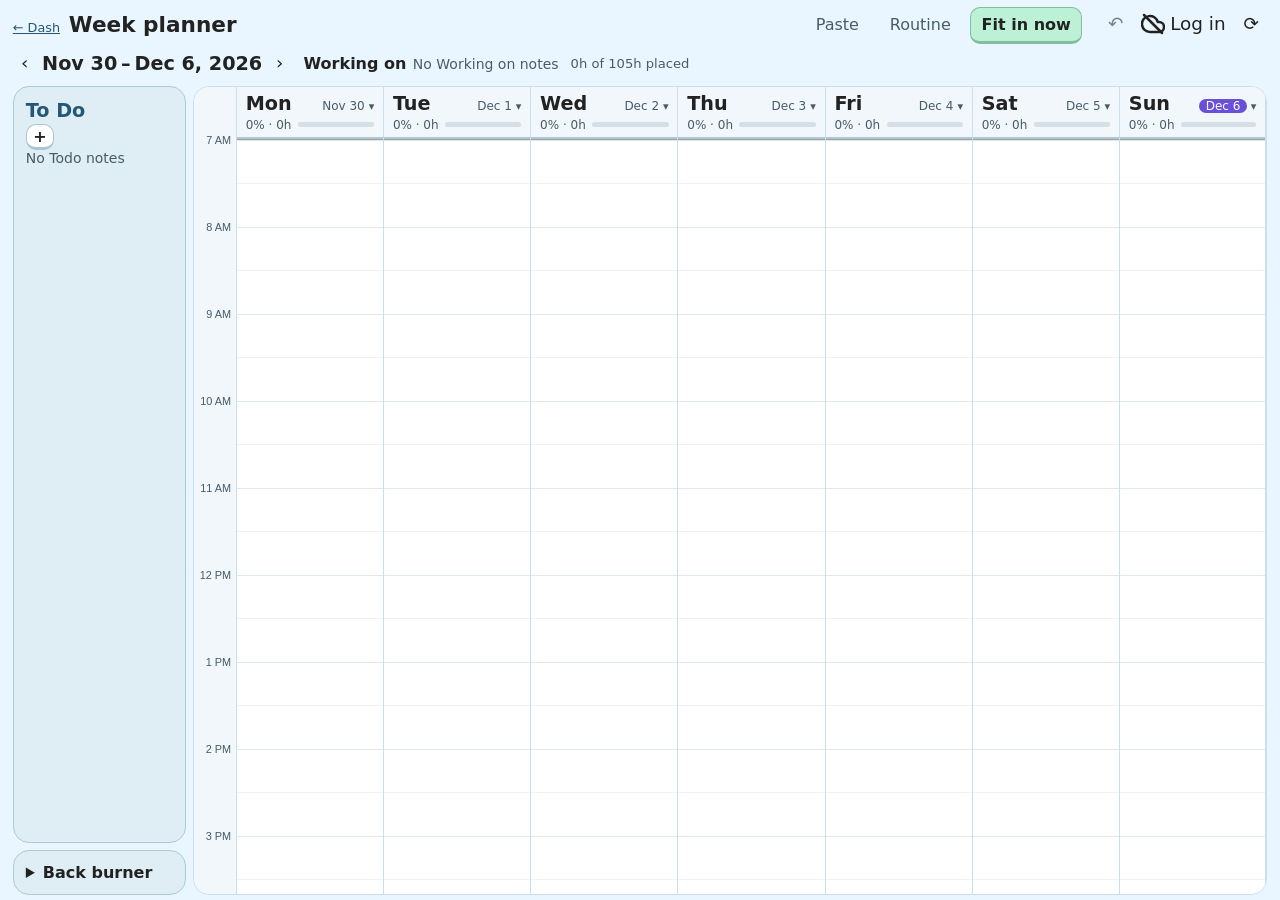
==== commit 48e6aca7: "Open the planner in place of the Schedule screen and add a Paste button there" ====
--- a/plan.html
+++ b/plan.html
@@ -16,6 +16,7 @@
         <h1>Week planner</h1>
       </div>
       <div class="actions">
+        <button id="plan-paste" class="quiet" type="button" title="Paste a schedule written as text">Paste</button>
         <button id="week-routine" class="quiet" type="button" title="Pick a template for each day this week">Routine</button>
         <button id="day-review" type="button" hidden>Review today</button>
         <button id="plan-now" class="primary" type="button">Fit in now</button>
@@ -199,6 +200,18 @@
       </div>
     </form>
   </dialog>
+  <dialog id="paste-editor" aria-labelledby="paste-title">
+    <form id="paste-form">
+      <h2 id="paste-title">Paste schedule</h2>
+      <p class="muted">One line per block, like <i>9:00-11:30 Foosball</i>. A heading like <i>Mon</i> starts that day; without one it's today. Start a title with <i>Fixed:</i> to pin it.</p>
+      <textarea name="text" rows="10" required aria-label="Schedule text"></textarea>
+      <p id="paste-error" class="warning" role="alert" hidden></p>
+      <div class="actions">
+        <button type="submit" class="primary">Replace days</button>
+        <button id="paste-cancel" type="button">Cancel</button>
+      </div>
+    </form>
+  </dialog>
   <dialog id="restack-editor" aria-labelledby="restack-title">
     <form id="restack-form">
       <h2 id="restack-title"></h2>
--- a/plan.css
+++ b/plan.css
@@ -69,6 +69,8 @@
 #week-stats { font-size: .82rem; }
 #week-stats span:not(:empty) + span:not(:empty)::before { content: ' · '; }
 .goal-chip .meter { grid-column: 1 / -1; }
+.goal-chip:has(.goal-courses) { grid-template-columns: auto auto auto; }
+.goal-courses { grid-column: 3; grid-row: 1; white-space: nowrap; font-size: .78rem; color: var(--muted); padding-left: .3rem; border-left: 1px solid #172e432b; }
 .goal-chip.over-budget { border-bottom-color: #ab5545; }
 /* The tray sits beside the scrolling days, not inside them, so it never moves while they scroll. */
 .board {
@@ -97,6 +99,9 @@
 /* Taller lines so the two-line clamp doesn't clip descenders like g and y. */
 .tray-tile .tile-title { flex: 1 1 0; min-width: 0; line-height: 1.25; }
 .tray-tile .split-prompt { flex-basis: 100%; }
+/* A day's To do tile keeps the tick beside its title and length. */
+.shelf .tile.checkable { display: flex; flex-wrap: wrap; align-items: baseline; gap: 0 .3rem; }
+.shelf .checkable .tile-title { flex: 1 1 0; min-width: 0; line-height: 1.25; }
 .tile-check {
   flex: none; display: inline-grid; place-items: center; width: .85rem; height: .85rem;
   border: 1.5px solid #172e4359; border-radius: 50%; font-size: .55rem; color: transparent;
@@ -357,6 +362,7 @@
   background: white;
 }
 #block-form textarea { width: 100%; overflow-wrap: anywhere; resize: none; }
+#paste-form textarea { width: min(80vw, 32rem); min-height: 12rem; border: 1px solid #a8c6d5; border-radius: 7px; padding: .4rem; font: inherit; }
 .scrub {
   --shift: 0px;
   position: relative; display: flex; align-items: center; justify-content: center; gap: .2rem;
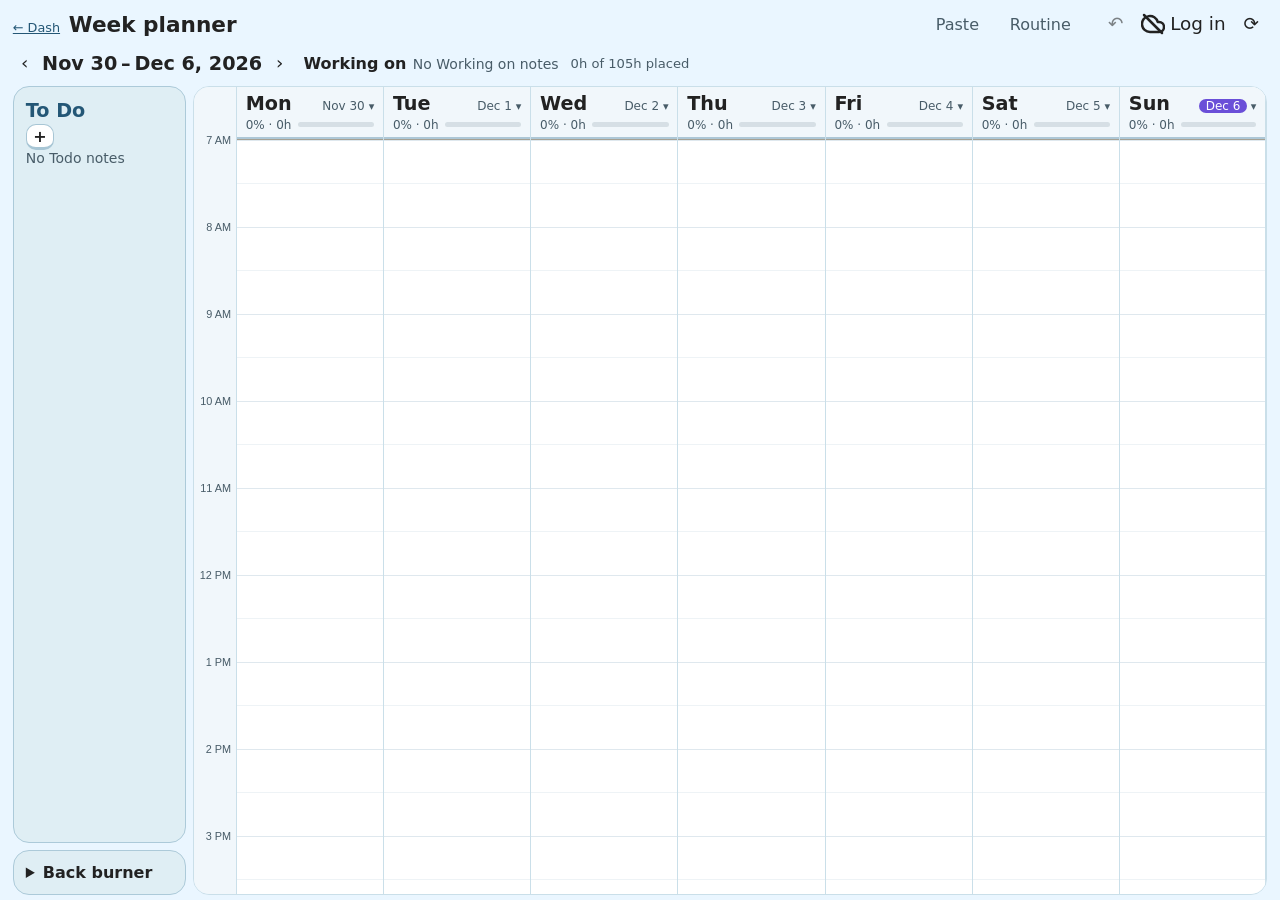
==== commit ce5f459a: "Remove Fit in now" ====
--- a/plan.html
+++ b/plan.html
@@ -3,6 +3,18 @@
 <head>
   <meta charset="utf-8">
   <meta name="viewport" content="width=device-width, initial-scale=1">
+  <script>
+    // Phones that report a wider CSS screen than a Pixel (the Boox is ~500px) draw everything small; pin them to 412px.
+    (() => {
+      const meta = document.querySelector('meta[name=viewport]'), base = meta.content;
+      const fit = () => {
+        const narrow = Math.min(screen.width, screen.height), portrait = screen.height > screen.width;
+        meta.content = portrait && narrow > 430 && narrow < 600 ? base.replace('width=device-width, initial-scale=1', 'width=412') : base;
+      };
+      fit();
+      addEventListener('orientationchange', fit);
+    })();
+  </script>
   <meta name="theme-color" content="#eaf6ff">
   <title>Week planner · Dash</title>
   <link rel="icon" href="icons/icon-192.png">
@@ -18,8 +30,6 @@
       <div class="actions">
         <button id="plan-paste" class="quiet" type="button" title="Paste a schedule written as text">Paste</button>
         <button id="week-routine" class="quiet" type="button" title="Pick a template for each day this week">Routine</button>
-        <button id="day-review" type="button" hidden>Review today</button>
-        <button id="plan-now" class="primary" type="button">Fit in now</button>
         <span class="system-actions">
           <button id="plan-undo-btn" class="icon" type="button" aria-label="Undo" title="Undo" disabled>↶</button>
           <button id="sync-status" class="icon" type="button"></button>
@@ -37,6 +47,7 @@
         <button id="week-today" class="quiet" type="button" hidden>This week</button>
       </div>
       <p class="muted" id="plan-status" role="status"></p>
+      <p id="up-next" hidden></p>
       <section id="goals" aria-label="Working on"></section>
       <p class="muted" id="week-stats"><span id="week-load"></span></p>
       <section id="drop-choices" aria-label="Rescheduling options" aria-live="polite" hidden></section>
@@ -103,10 +114,6 @@
             </div>
           </div>
           <p id="kind-help" class="muted" hidden></p>
-          <div id="block-mark-row" class="quick-row" aria-label="Mark">
-            <button id="block-skip" type="button" class="quiet">Skipped</button>
-            <button id="block-over" type="button" class="quiet">Ran over…</button>
-          </div>
           <label id="block-copy-row">Copy to <select id="block-copy"></select></label>
         </div>
       </details>
@@ -214,38 +221,12 @@
   </dialog>
   <dialog id="restack-editor" aria-labelledby="restack-title">
     <form id="restack-form">
-      <h2 id="restack-title"></h2>
+      <h2 id="restack-title">Woke at…</h2>
       <p id="restack-text" class="muted"></p>
       <label>Time <input name="time" type="time" required autofocus></label>
-      <label id="restack-reason">Reason <input name="reason" placeholder="Optional"></label>
-      <p id="restack-error" class="warning" role="alert" hidden></p>
       <div class="actions">
         <button type="submit" class="primary">Restack day</button>
         <button id="restack-cancel" type="button">Cancel</button>
-      </div>
-    </form>
-  </dialog>
-  <dialog id="now-editor" aria-labelledby="now-title">
-    <form id="now-form">
-      <h2 id="now-title">Fit in now</h2>
-      <label id="now-source">Todo <select name="todo"></select></label>
-      <label>Block title <input name="title" required autofocus></label>
-      <label>Length <input type="number" name="duration" min="1" max="180" required data-scrub></label>
-      <p id="now-error" class="warning" role="alert" hidden></p>
-      <div class="actions">
-        <button class="primary">Fit into today</button>
-        <button id="now-cancel" type="button">Cancel</button>
-      </div>
-    </form>
-  </dialog>
-  <dialog id="review-editor" aria-labelledby="review-title">
-    <form id="review-form">
-      <h2 id="review-title"></h2>
-      <p id="review-empty" class="muted" hidden>No timed blocks today.</p>
-      <div id="review-list"></div>
-      <div class="actions">
-        <button class="primary">Apply NEXT</button>
-        <button id="review-cancel" type="button">Close</button>
       </div>
     </form>
   </dialog>
--- a/plan.css
+++ b/plan.css
@@ -58,6 +58,8 @@
 .muted { color: var(--muted); font-size: .875rem; }
 .week-overview { display: flex; align-items: center; gap: .2rem .75rem; flex-wrap: wrap; margin-bottom: .35rem; }
 #plan-status:empty { display: none; }
+#up-next { flex-basis: 100%; order: 1; font-size: .9rem; color: var(--muted); white-space: nowrap; overflow: hidden; text-overflow: ellipsis; }
+#up-next b { color: var(--ink); }
 #goals { display: flex; align-items: center; gap: .4rem; flex-wrap: wrap; }
 .goal-chip {
   font-size: .875rem;
@@ -93,6 +95,7 @@
 .tray h3 { font-size: 1.2rem; color: #245776; }
 .someday summary { font-weight: bold; cursor: pointer; }
 .tray-tile { margin-top: .35rem; }
+.tray-count { display: none; }
 /* Doubled class so it beats the plain .tile display: block further down. */
 .tile.tray-tile { display: flex; flex-wrap: wrap; align-items: baseline; gap: 0 .3rem; }
 /* Zero basis so a long title wraps beside the tick instead of dropping below it. */
@@ -222,7 +225,7 @@
   padding-left: .55rem;
 }
 .tile-title { display: -webkit-box; -webkit-box-orient: vertical; -webkit-line-clamp: 2; overflow: hidden; }
-.tile-time, .gutter-label, .hour-label, .review-row time {
+.tile-time, .gutter-label, .hour-label {
   font-family: Arial, sans-serif; font-variant-numeric: tabular-nums;
 }
 .tile-time { display: block; font-size: .7rem; color: #394854; }
@@ -246,13 +249,6 @@
 .tile.ghost:hover { background: var(--tile-colour, #edf4fa); }
 .tile.ghost .tile-title::before { content: '+ '; font-weight: bold; }
 .split-prompt { display: block; margin-top: .25rem; font-size: .78rem; color: #70410f; }
-.review-row { padding: .65rem 0; border-bottom: 1px solid var(--line); }
-.review-row .block { display: flex; justify-content: space-between; align-items: center; gap: .75rem; }
-.review-row :is(time, .block-mark) { font-size: .82rem; color: var(--muted); }
-.review-row .block-mark { margin-inline-start: .5rem; }
-.review-row label { margin-top: .45rem; }
-.review-row .mark-btn { display: grid; place-items: center; }
-.review-row .mark-btn.primary { background: #222; color: #fff; }
 .timed-label { flex: 1; width: 100%; min-height: min(100%, 1.06rem); container-type: size; }
 .timed-label .tile-time { margin-top: .12rem; line-height: .85rem; }
 .timed-label .tile-title {
@@ -299,7 +295,6 @@
 .day-footer:empty { padding: 0; border: 0; }
 .bumped { font-size: .7rem; color: var(--muted); }
 .missed { font-size: .7rem; color: #b86e00; }
-.over-badge { margin-left: .25rem; font-weight: bold; color: #654325; }
 .timeline { user-select: none; cursor: default; }
 .tile.draft {
   border: 2px dashed #387fa6; pointer-events: none; font-size: .75rem; font-weight: bold;
@@ -362,7 +357,7 @@
   background: white;
 }
 #block-form textarea { width: 100%; overflow-wrap: anywhere; resize: none; }
-#paste-form textarea { width: min(80vw, 32rem); min-height: 12rem; border: 1px solid #a8c6d5; border-radius: 7px; padding: .4rem; font: inherit; }
+#paste-form textarea { box-sizing: border-box; width: 100%; resize: vertical; min-height: 12rem; border: 1px solid #a8c6d5; border-radius: 7px; padding: .4rem; font: inherit; }
 .scrub {
   --shift: 0px;
   position: relative; display: flex; align-items: center; justify-content: center; gap: .2rem;
@@ -484,7 +479,13 @@
   .day-tab[aria-pressed="true"] .day-tab-date { color: #fff; }
   .day-tab.drop-target { outline: 2px dashed #387fa6; outline-offset: 1px; }
   .board { grid-template-columns: minmax(0, 36fr) minmax(0, 64fr); gap: .35rem; }
-  .board.tray-empty:not(:has(.someday[open])) { grid-template-columns: 4.8rem minmax(0, 1fr); }
+  .board:is(.tray-empty, .tray-shut):not(:has(.someday[open])) { grid-template-columns: 4.8rem minmax(0, 1fr); }
+  .board.tray-shut:not(:has(.someday[open])) .tray-box[data-tray] .tray-tile { display: none; }
+  .board.tray-shut .tray-count {
+    display: grid; place-items: center; width: fit-content; min-width: 1.6rem; margin: .3rem 0; padding: .05rem .4rem;
+    border-radius: 999px; background: #245776; color: #fff; font-size: .85rem; font-weight: bold;
+  }
+  .board:not(.tray-shut, .tray-empty) .tray-box[data-tray] h3::after { content: ' ‹'; color: var(--muted); }
   .board.tray-empty .tray-box[data-tray] > p.muted { display: none; }
   .board-scroll { overflow: hidden; }
   #week { height: 100%; grid-template-columns: minmax(0, 1fr); grid-template-rows: minmax(0, 1fr); }
